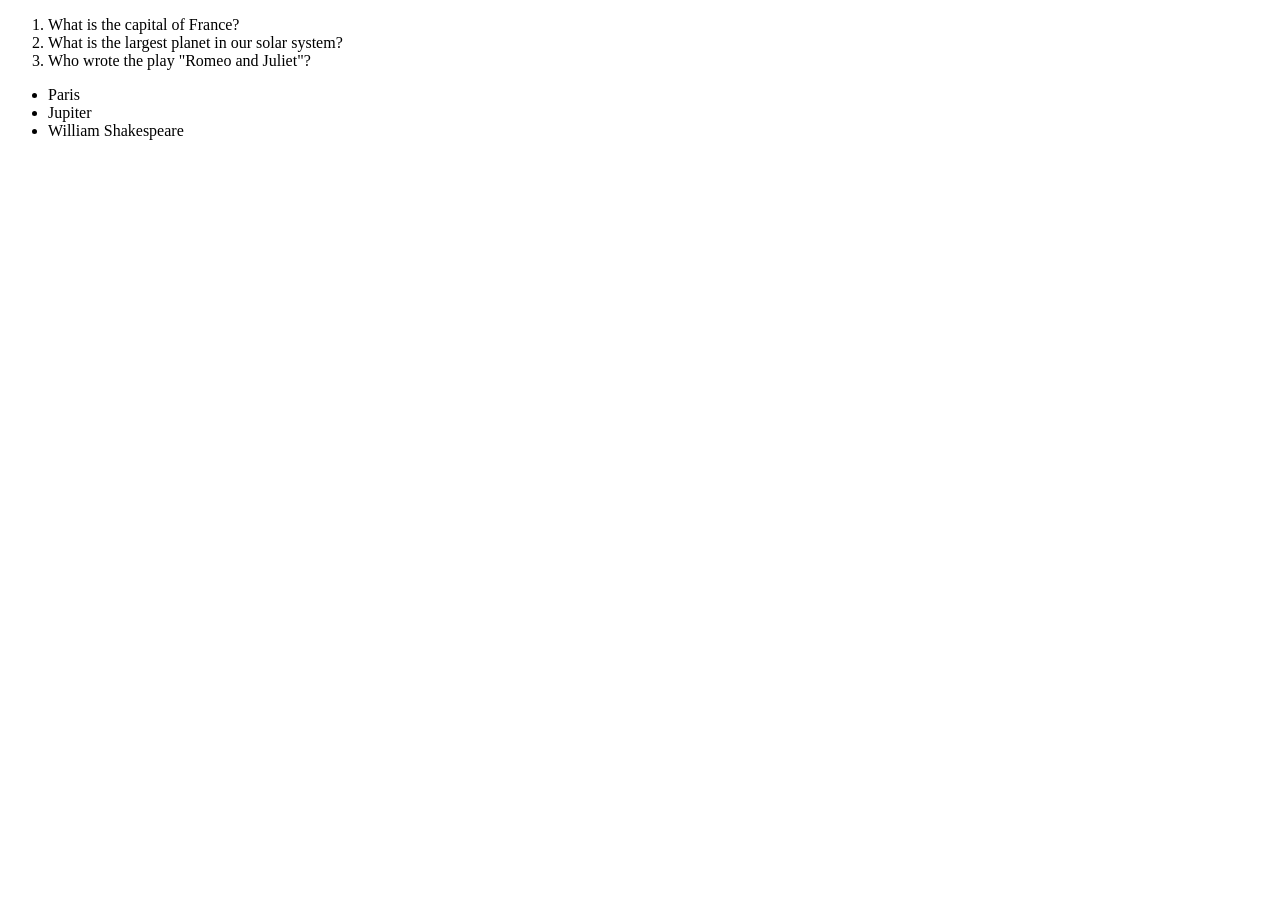
==== work/index.html @ a248e48b "list2" ====
<!DOCTYPE html>
<html lang="en">
<head>
    <title>Revision Exercise</title>
    </head>
<body>
    <ol>
<li>What is the capital of France?</li>
<li>What is the largest planet in our solar system?</li>
<li>Who wrote the play "Romeo and Juliet"?</li>
    </ol>
    <ul>
<li>Paris</li>
<li>Jupiter</li>
<li>William Shakespeare</li>
    </ul>
    </body>
</html>
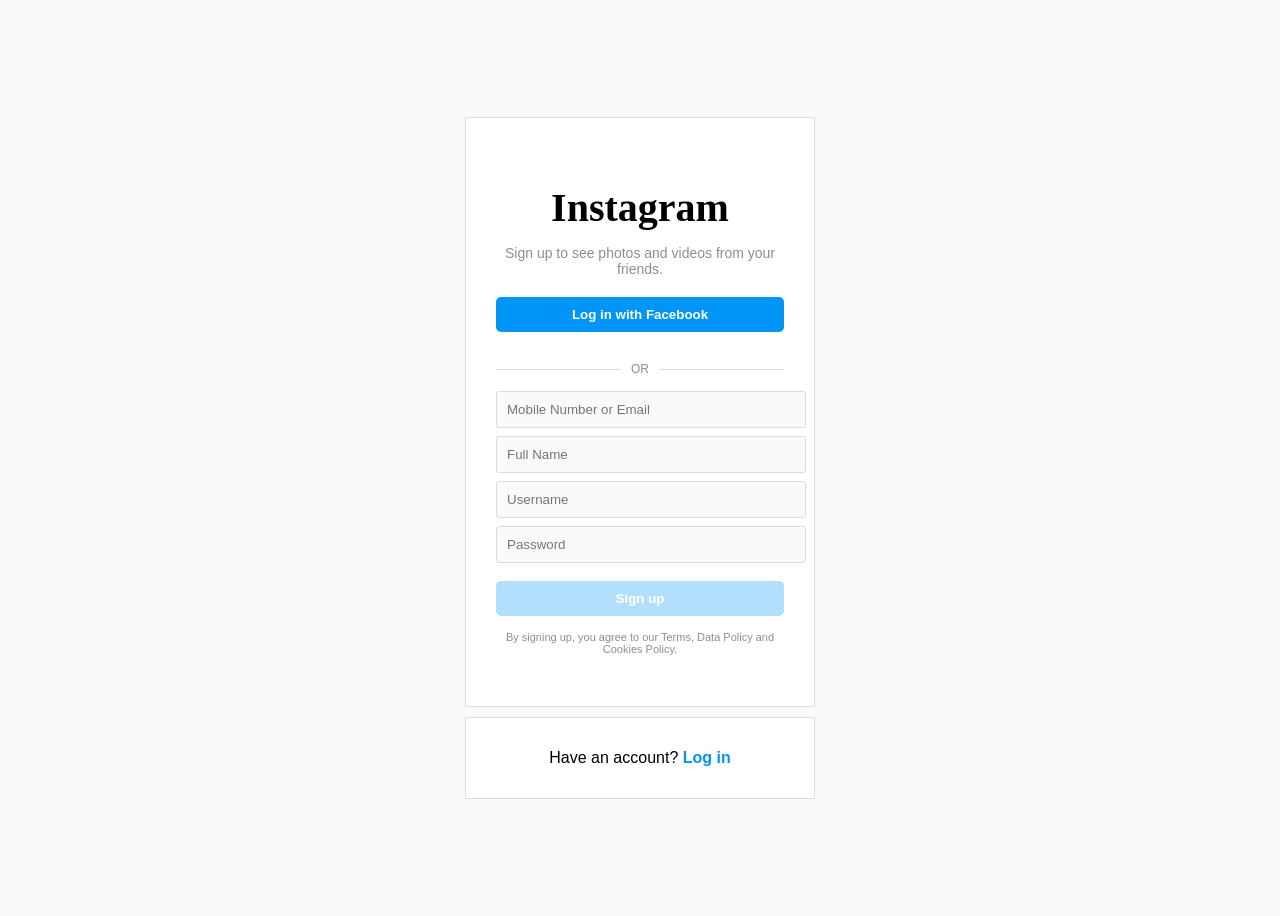
==== commit 680d40f8: "instagram work" ====
--- a/work/index.html
+++ b/work/index.html
@@ -1,18 +1,40 @@
 <!DOCTYPE html>
 <html lang="en">
 <head>
-    <title>Revision Exercise</title>
-    </head>
+    <link rel="stylesheet" href="style.css">
+    <title>Instagram Sign Up</title>
+</head>
 <body>
-    <ol>
-<li>What is the capital of France?</li>
-<li>What is the largest planet in our solar system?</li>
-<li>Who wrote the play "Romeo and Juliet"?</li>
-    </ol>
-    <ul>
-<li>Paris</li>
-<li>Jupiter</li>
-<li>William Shakespeare</li>
-    </ul>
-    </body>
+
+<div class="container">
+    <div class="signup-box">
+        <h1 class="logo">Instagram</h1>
+        <p class="subtitle">Sign up to see photos and videos from your friends.</p>
+
+        <button class="facebook-btn">Log in with Facebook</button>
+
+        <div class="divider">
+            <span>OR</span>
+        </div>
+
+        <form>
+            <input type="text" placeholder="Mobile Number or Email">
+            <input type="text" placeholder="Full Name">
+            <input type="text" placeholder="Username">
+            <input type="password" placeholder="Password">
+
+            <button type="submit" class="signup-btn">Sign up</button>
+        </form>
+
+        <p class="terms">
+            By signing up, you agree to our Terms, Data Policy and Cookies Policy.
+        </p>
+    </div>
+
+    <div class="login-box">
+        <p>Have an account? <a href="#">Log in</a></p>
+    </div>
+</div>
+
+</body>
 </html>
--- a/work/style.css
+++ b/work/style.css
@@ -0,0 +1,114 @@
+body {
+    font-family: Arial, sans-serif;
+    background-color: #fafafa;
+    display: flex;
+    justify-content: center;
+    align-items: center;
+    height: 100vh;
+}
+
+/* Container */
+.container {
+    width: 350px;
+}
+
+/* Signup box */
+.signup-box {
+    background: #fff;
+    border: 1px solid #dbdbdb;
+    padding: 40px 30px;
+    text-align: center;
+}
+
+/* Logo */
+.logo {
+    font-family: 'Brush Script MT', cursive;
+    font-size: 40px;
+    margin-bottom: 10px;
+}
+
+/* Subtitle */
+.subtitle {
+    color: #8e8e8e;
+    font-size: 14px;
+    margin-bottom: 20px;
+}
+
+/* Facebook button */
+.facebook-btn {
+    background-color: #0095f6;
+    color: white;
+    border: none;
+    padding: 10px;
+    width: 100%;
+    font-weight: bold;
+    border-radius: 5px;
+    cursor: pointer;
+    margin-bottom: 15px;
+}
+
+/* Divider */
+.divider {
+    display: flex;
+    align-items: center;
+    margin: 15px 0;
+}
+
+.divider::before,
+.divider::after {
+    content: "";
+    flex: 1;
+    height: 1px;
+    background: #dbdbdb;
+}
+
+.divider span {
+    margin: 0 10px;
+    color: #8e8e8e;
+    font-size: 12px;
+}
+
+/* Inputs */
+form input {
+    width: 100%;
+    padding: 10px;
+    margin-bottom: 8px;
+    border: 1px solid #dbdbdb;
+    border-radius: 3px;
+    background: #fafafa;
+}
+
+/* Signup button */
+.signup-btn {
+    width: 100%;
+    padding: 10px;
+    background-color: #b2dffc;
+    border: none;
+    border-radius: 5px;
+    color: white;
+    font-weight: bold;
+    margin-top: 10px;
+    cursor: pointer;
+}
+
+/* Terms */
+.terms {
+    font-size: 11px;
+    color: #8e8e8e;
+    margin-top: 15px;
+}
+
+/* Login box */
+.login-box {
+    background: #fff;
+    border: 1px solid #dbdbdb;
+    text-align: center;
+    padding: 15px;
+    margin-top: 10px;
+}
+
+.login-box a {
+    color: #0095f6;
+    text-decoration: none;
+    font-weight: bold;
+}
